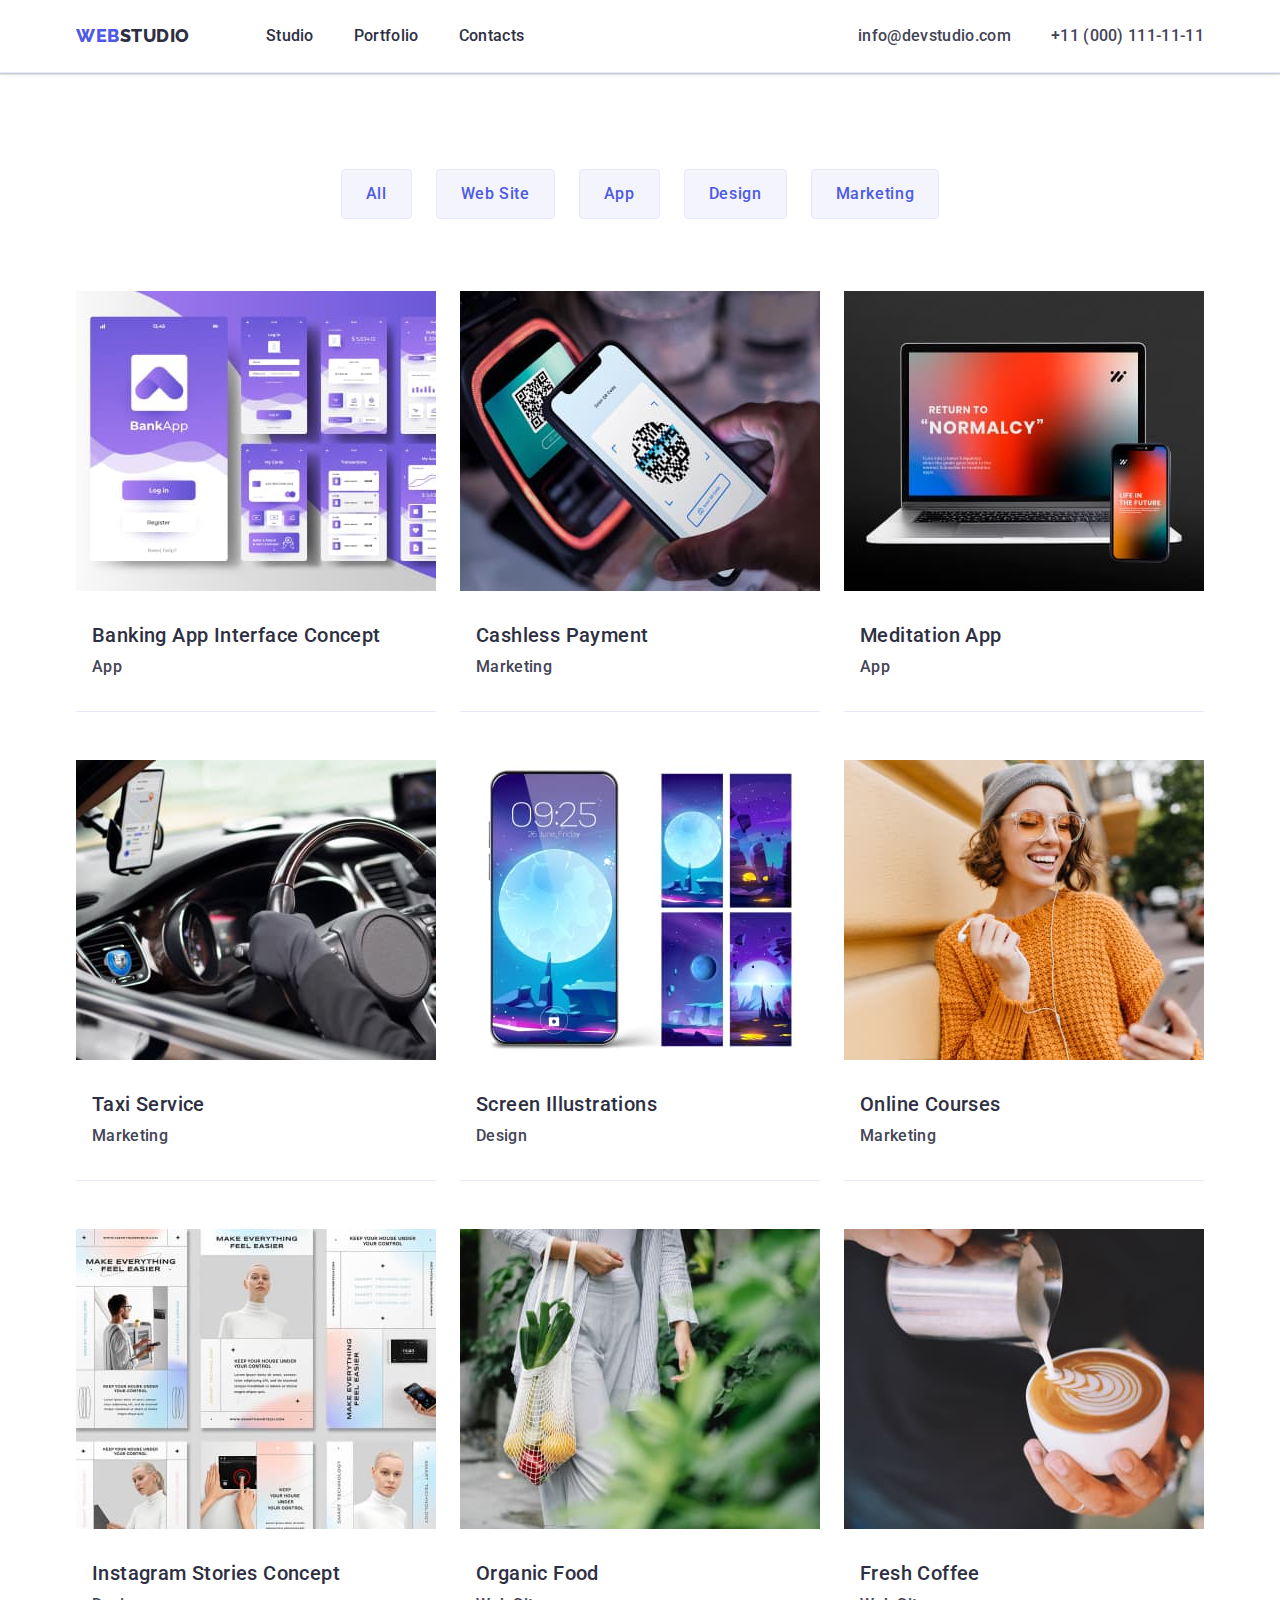
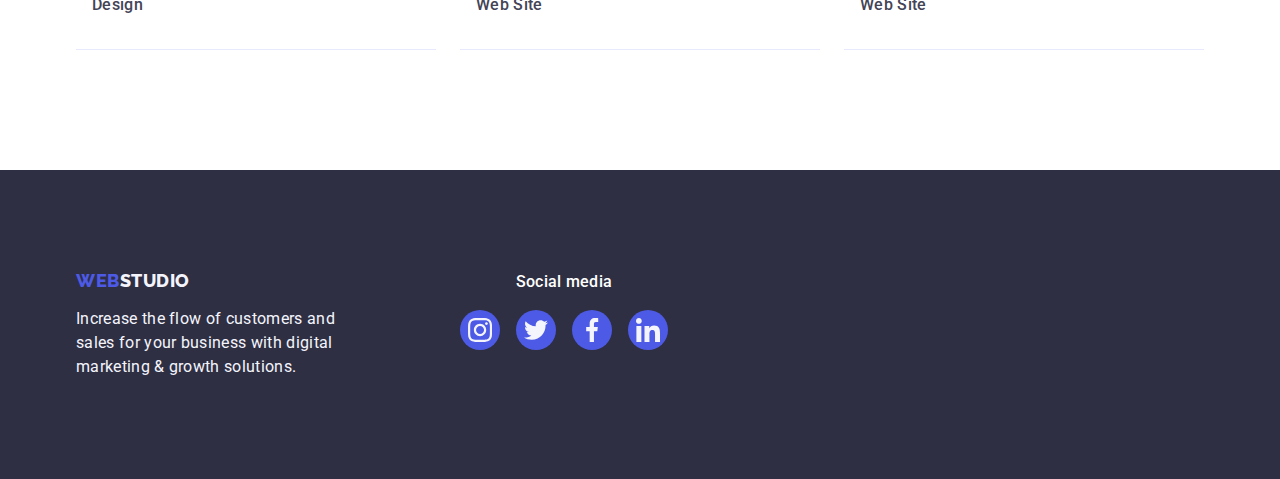
==== portfolio.html @ fb5cec82 "Initial commit" ====
<!DOCTYPE html>
<html lang="en">
  <head>
    <meta charset="UTF-8" />
    <meta http-equiv="X-UA-Compatible" content="IE=edge" />
    <meta name="viewport" content="width=device-width, initial-scale=1.0" />
    <title>Portfolio</title>
    <link rel="preconnect" href="https://fonts.googleapis.com" />
    <link rel="preconnect" href="https://fonts.gstatic.com" crossorigin />
    <link
      href="https://fonts.googleapis.com/css2?family=Raleway:wght@800&family=Roboto:wght@400;500;700;900&display=swap"
      rel="stylesheet"
    />
    <link
      rel="stylesheet"
      href="https://cdnjs.cloudflare.com/ajax/libs/modern-normalize/1.1.0/modern-normalize.min.css"
    />
    <link rel="stylesheet" href="./css/styles.css" />
  </head>
  <body>
    <header class="header">
      <div class="container main-nav">
        <nav class="header-nav">
          <a href="./index.html" class="logo link"
            >Web<span class="logo-text">Studio</span></a
          >
          <ul class="site-nav list">
            <li class="item"><a href="./index.html" class="link">Studio</a></li>
            <li class="item">
              <a href="./portfolio.html" class="link">Portfolio</a>
            </li>
            <li class="item"><a href="" class="link">Contacts</a></li>
          </ul>
        </nav>

        <address class="address-items">
          <ul class="adress-nav list">
            <li class="item">
              <a class="address link" href="mailto:info@devstudio.com"
                >info@devstudio.com</a
              >
            </li>
            <li class="item">
              <a class="address link" href="tel:+110001111111"
                >+11 (000) 111-11-11</a
              >
            </li>
          </ul>
        </address>
      </div>
    </header>
    <main>
      <!-- Buttons -->

      <section class="section-portfolio">
        <div class="container portfolio">
          <h1 class="section-title visually-hidden">
            Product portfolio examples
          </h1>
          <ul class="buttons list">
            <li class="item">
              <button type="button" class="btn-filters">All</button>
            </li>
            <li class="item">
              <button type="button" class="btn-filters">Web Site</button>
            </li>
            <li class="item">
              <button type="button" class="btn-filters">App</button>
            </li>
            <li class="item">
              <button type="button" class="btn-filters">Design</button>
            </li>
            <li class="item">
              <button type="button" class="btn-filters">Marketing</button>
            </li>
          </ul>

          <!-- Product portfolio examples -->

          <ul class="portfolio-examples list">
            <li class="portfolio-item">
              <a href="./images/banking-app.jpg" class="link">
                <img
                  src="./images/banking-app.jpg"
                  alt="banking-app-interface"
                  width="360"
                  height="300"
                />
                <div class="card-content">
                  <h2 class="portfolio-title">Banking App Interface Concept</h2>
                  <p class="text">App</p>
                </div>
              </a>
            </li>
            <li class="portfolio-item">
              <a href="./images/cashless.jpg" class="link">
                <img
                  src="./images/cashless.jpg"
                  alt="cashless-payment"
                  width="360"
                  height="300"
                />
                <div class="card-content">
                  <h2 class="portfolio-title">Cashless Payment</h2>
                  <p class="text">Marketing</p>
                </div>
              </a>
            </li>
            <li class="portfolio-item">
              <a href="./images/meditation.jpg" class="link">
                <img
                  src="./images/meditation.jpg"
                  alt="meditation-app"
                  width="360"
                  height="300"
                />
                <div class="card-content">
                  <h2 class="portfolio-title">Meditation App</h2>
                  <p class="text">App</p>
                </div>
              </a>
            </li>
            <li class="portfolio-item">
              <a href="./images/taxi.jpg" class="link">
                <img
                  src="./images/taxi.jpg"
                  alt="taxi-service"
                  width="360"
                  height="300"
                />
                <div class="card-content">
                  <h2 class="portfolio-title">Taxi Service</h2>
                  <p class="text">Marketing</p>
                </div>
              </a>
            </li>
            <li class="portfolio-item">
              <a href="./images/screen.jpg" class="link">
                <img
                  src="./images/screen.jpg"
                  alt="screen-illustrations"
                  width="360"
                  height="300"
                />
                <div class="card-content">
                  <h2 class="portfolio-title">Screen Illustrations</h2>
                  <p class="text">Design</p>
                </div>
              </a>
            </li>
            <li class="portfolio-item">
              <a href="./images/girl.jpg" class="link">
                <img
                  src="./images/girl.jpg"
                  alt="online-courses"
                  width="360"
                  height="300"
                />
                <div class="card-content">
                  <h2 class="portfolio-title">Online Courses</h2>
                  <p class="text">Marketing</p>
                </div>
              </a>
            </li>
            <li class="portfolio-item">
              <a href="./images/instagram.jpg" class="link">
                <img
                  src="./images/instagram.jpg"
                  alt="instagram-stories-concept"
                  width="360"
                  height="300"
                />
                <div class="card-content">
                  <h2 class="portfolio-title">Instagram Stories Concept</h2>
                  <p class="text">Design</p>
                </div>
              </a>
            </li>
            <li class="portfolio-item">
              <a href="./images/food.jpg" class="link">
                <img
                  src="./images/food.jpg"
                  alt="organic-food"
                  width="360"
                  height="300"
                />
                <div class="card-content">
                  <h2 class="portfolio-title">Organic Food</h2>
                  <p class="text">Web Site</p>
                </div>
              </a>
            </li>
            <li class="portfolio-item">
              <a href="./images/cup.jpg" class="link">
                <img
                  src="./images/cup.jpg"
                  alt="a-cup-of-coffee"
                  width="360"
                  height="300"
                />
                <div class="card-content">
                  <h2 class="portfolio-title">Fresh Coffee</h2>
                  <p class="text">Web Site</p>
                </div>
              </a>
            </li>
          </ul>
        </div>
      </section>
    </main>

    <!-- Footer -->

    <footer class="footer-section">
      <div class="container position-footer">
        <div class="footer-logo-text">
          <a href="./index.html" class="logo link"
            >Web<span class="logo-text-footer">Studio</span></a
          >
          <p class="footer-text">
            Increase the flow of customers and sales for your business with
            digital marketing & growth solutions.
          </p>
        </div>
        <div class="footer-social-media">
          <p class="footer-title">Social media</p>
          <ul class="footer-list">
            <li class="footer-icons">
              <a
                class="link-icons footer"
                aria-label="link to instagram"
                href="https://www.instagram.com/"
                target="_blank"
                rel="noopener noreferrer"
              >
                <svg class="social-links size" width="24" height="24">
                  <use href="./images/icons.svg#instagram"></use>
                </svg>
              </a>
            </li>
            <li class="footer-icons">
              <a
                class="link-icons footer"
                aria-label="link to twitter"
                href="https://twitter.com/"
                target="_blank"
                rel="noopener noreferrer"
              >
                <svg class="social-links" width="24" height="24">
                  <use href="./images/icons.svg#twitter"></use>
                </svg>
              </a>
            </li>
            <li class="footer-icons">
              <a
                class="link-icons footer"
                aria-label="link to facebook"
                href="https://www.facebook.com/"
                target="_blank"
                rel="noopener noreferrer"
              >
                <svg class="social-links" width="24" height="24">
                  <use href="./images/icons.svg#facebook"></use>
                </svg>
              </a>
            </li>
            <li class="footer-icons">
              <a
                class="link-icons footer"
                aria-label="link to linkedin"
                href="https://www.linkedin.com/"
                target="_blank"
                rel="noopener noreferrer"
              >
                <svg class="social-links" width="24" height="24">
                  <use href="./images/icons.svg#linkedin"></use>
                </svg>
              </a>
            </li>
          </ul>
        </div>
      </div>
    </footer>
  </body>
</html>
---- css/styles.css ----
:root {
  --primary-text-color: #434455;
  --title-text-color: #2e2f42;
  --iris: #4d5ae5;
  --cts-color: #404bbf;
  --primary-white-color: #ffffff;
  --accent-color: #e7e9fc;
  --cloud-color: #f4f4fd;
  --logo-text: #2196f3;
  --rgba-background:rgba(244, 244, 253, 1);
  --rgba-green: rgba(49, 208, 170, 1);
  --rgba-iris:rgba(77, 90, 229, 1);
  --rgba-ocean:rgba(64, 75, 191, 1);
  --rgba-navy-blue: rgba(46, 47, 66, 1);
  --rgba-light-slate: rgba(142, 143, 153, 1);
  --icon-fill-color:#8e8f99;

}

*,
*::before,
*::after {
  box-sizing: border-box;
}

.list {
  list-style: none;
  padding: 0;
  margin: 0;
}

.link {
  text-decoration: none;
}

ul {
  list-style: none;
  margin: 0;
  padding: 0;
}

h1,
h2,
h3,
p {
  margin: 0;
}

img {
  display: block;
}

body {
  background-color: #fff;
  color: var(--primary-text-color);
  font-family: Roboto, sans-serif;
  letter-spacing: 0.02em;
}

.container {
  margin-left: auto;
  margin-right: auto;
  width: 1158px;
  padding-left: 15px;
  padding-right: 15px;
}

.section {
  padding-top: 120px;
  padding-bottom: 120px;
}

.no-top-padding {
  padding-top: 0;
  padding-bottom: 120px;
}

/* Main nav */

.main-nav {
  display: flex;
  align-items: center;
}

.logo {
  margin-right: 76px;

  color: var(--iris);
  font-family: Raleway, sans-serif;
  font-weight: 800;
  font-size: 18px;
  line-height: 1.17;
  letter-spacing: 0.03em;
  text-decoration: none;
  text-transform: uppercase;
}

.logo-text {
  color: var(--title-text-color);
}

/* Header */

.header {
  box-shadow: 0px 2px 1px rgba(46, 47, 66, 0.08), 0px 1px 1px rgba(46, 47, 66, 0.16), 0px 1px 6px rgba(46, 47, 66, 0.08); 
  border-bottom: 1px solid var(--accent-color);
}

.header-nav {
  display: flex;
  align-items: center;
}

/* Site nav */

.site-nav {
  display: flex;
  align-items: center;
}

.site-nav .link {
  display: block;
  padding-top: 24px;
  padding-bottom: 24px;
}

.site-nav .item:not(:last-child) {
  margin-right: 40px;
}

.adress-nav .link {
  display: block;
}

.adress-nav .item:not(:last-child) {
  margin-right: 40px;
}

.list .link {
  color: var(--title-text-color);
  font-weight: 500;
  font-size: 16px;
  line-height: 1.5;
  letter-spacing: 0.02em;
  text-decoration: none;
}

.list .link:hover,
.list .link:focus {
  color: var(--cts-color);
}

.card-content:hover,
.card-content:focus,
.portfolio-item .link:hover,
.portfolio-item .link:focus {
  box-shadow: 0px 1px 6px rgba(46, 47, 66, 0.08), 0px 1px 1px rgba(46, 47, 66, 0.16), 0px 2px 1px rgba(46, 47, 66, 0.08);
}

.adress-nav {
  display: flex;
  font-style: normal;
}

.adress-nav .address {
  color: var(--primary-text-color);
  font-weight: 500;
  font-size: 16px;
  line-height: 1.5;
  text-decoration: none;
}

.adress-nav .address:hover,
.adress-nav .address:focus {
  color: var(--cts-color);
}

.address-items {
  margin-left: auto;
}

/* Buttons */

.buttons {
  display: flex;
  justify-content: center;
  margin-bottom: 72px;
}

.buttons .item:not(:last-child) {
  margin-right: 24px;
}

.btn-filters {
  background-color: var(--cloud-color);
  color: var(--iris);
  font-family: "Roboto", sans-serif;
  font-weight: 500;
  font-size: 16px;
  line-height: 1.5;
  letter-spacing: 0.04em;
  display: block;
  border: 1px solid var(--accent-color);
  cursor: pointer;
  padding: 12px 24px;
  border-radius: 4px;
}

.btn-filters:hover,
.btn-filters:focus {
  background-color: var(--cts-color);
  color: var(--primary-white-color);
  border: 1px solid transparent;
  box-shadow: 0px 3px 1px rgba(0, 0, 0, 0.1), 0px 2px 1px rgba(0, 0, 0, 0.08), 0px 2px 2px rgba(0, 0, 0, 0.12);
}

/* Hero */

.hero {
  /* background-color: var(--title-text-color); */
  padding-top: 188px;
  padding-bottom: 188px;
  height: 600px;
  max-width: 1440px;
  margin-left: auto;
  margin-right: auto;
  background-size: cover;
  background-repeat: no-repeat;
  background-position: center;
  background-image:linear-gradient(rgba(46, 47, 66, 0.7),rgba(46, 47, 66, 0.7)),url(../images/hero.jpg)

}

.hero-title {
  color: var(--primary-white-color);
  font-weight: 700;
  font-size: 56px;
  line-height: 1.07;
  letter-spacing: 0.02em;
  margin: 0 auto 48px;
  max-width: 496px;
  display: block;
  text-align: center;
}

.hero-button {
  display: block;
  background: var(--iris);
  color: var(--primary-white-color);
  font-family: "Roboto", sans-serif;
  font-weight: 500;
  font-size: 16px;
  line-height: 1.5;
  letter-spacing: 0.04em;
  border-radius: 4px;
  border: none;
  padding: 16px 32px;
  min-width: 169px;
  height: 56px;
  text-align: center;
  cursor: pointer;
  margin-left: auto;
  margin-right: auto;
}

.hero-button:hover,
.hero-button:focus {
  background: var(--cts-color);
  box-shadow: 0px 4px 4px rgba(0, 0, 0, 0.15);
}

/* Section */


.section-title {
  color: var(--title-text-color);
  font-weight: 700;
  font-size: 36px;
  line-height: 1.11;
  text-align: center;
  letter-spacing: 0.02em;
  text-transform: capitalize;
  margin-top: 0;
  margin-bottom: 72px;
}
.visually-hidden {
  position: absolute;
  width: 1px;
  height: 1px;
  margin: -1px;
  border: 0;
  padding: 0;

  white-space: nowrap;
  clip-path: inset(100%);
  clip: rect(0 0 0 0);
  overflow: hidden;
}

/* Advantages */

.list-advantages {
  display: flex;
  gap: 24px;
}

.list-advantages .item {
  width: calc((100% - 72px) / 4);
}

.title-advantages {
  color: var(--title-text-color);
  font-weight: 500;
  font-size: 20px;
  line-height: 1.2;
  letter-spacing: 0.02em;
  margin-top: 0;
  margin-bottom: 8px;
}

.adv-icons {
  display: flex;
  align-items: center;
  justify-content: center;
  height: 112px;
  background-color: var(--cloud-color);
  border-radius: 4px;
  margin-bottom: 8px;
}


/* Advantages,Portfolio,Team */

.list .text-advantages,
.list .text {
  color: var(--primary-text-color);
  font-size: 16px;
  line-height: 1.5;
  letter-spacing: 0.02em;
}

/* Examples */

.examples.item {
  width: calc((100% - 48px) / 3);
}
.examples {
  display: flex;
  gap: 24px;
}

/* Our team */

.team {
  background-color: var(--cloud-color);
}

.team-list {
  display: flex;
  background-color: var(--primary-white-color);
  gap: 24px;
}
.team-list .item {
    width: calc((100% - 72px) / 4);
    border-radius: 0px 0px 4px 4px;
    box-shadow: 0px 1px 6px rgba(46, 47, 66, 0.08), 0px 1px 1px rgba(46, 47, 66, 0.16), 0px 2px 1px rgba(46, 47, 66, 0.08);
}

.card-team {
  padding: 32px 0;
}

.team-title {
  color: var(--title-text-color);
  font-weight: 500;
  font-size: 20px;
  line-height: 1.2;
  letter-spacing: 0.02em;
  margin-bottom: 8px;
  text-align: center;
}
.text-team {
  color: var(--primary-text-color);
  font-size: 16px;
  line-height: 1.5;
  letter-spacing: 0.02em;
  text-align: center;
  margin-bottom: 8px;
}

.link-icons {
  display: flex;
  align-items: center;
  justify-content: center;
  width: 40px;
  height: 40px;
  border-radius: 50%;
  background-color: var(--rgba-iris);
}

.list-icons {
  display: flex;
  justify-content: center;
  margin-right: auto;
  margin-left: auto;
  gap: 24px;
}

.list-icons {
  width: calc((100% - 72px) / 4);
}

.team-icons .link-icons:hover,
.team-icons .link-icons:focus {
  background-color: var(--rgba-ocean);
}

.social-links {
  fill: var(--cloud-color);
}


/* Portfolio */

.section-portfolio {
  padding-top: 96px;
  padding-bottom: 120px;
}

.portfolio-title {
  color: var(--title-text-color);
  font-weight: 500;
  font-size: 20px;
  line-height: 1.2;
  letter-spacing: 0.02em;
  margin-bottom: 8px;
}

.portfolio-examples {
  display: flex;
  flex-wrap: wrap;
}

.portfolio-item {
  width: 360px;
  margin-right: 24px;
  margin-bottom: 48px;
}

.portfolio-item > .link {
  display: block;

}
.portfolio-item:nth-child(3n) {
  margin-right: 0;
}

.portfolio-item:nth-last-child(-n + 3) {
  margin-bottom: 0;
}

.card-content {
  border-bottom: 1px solid var(--accent-color);
  padding: 32px 16px;
}

/* Footer */

.footer-text {
  color: var(--cloud-color);
  font-size: 16px;
  line-height: 1.5;
  max-width: 264px;
}
.footer-list {
  display: flex;
  gap: 16px;
}

.footer-list {
  width: calc((100% - 48px) / 4);
}

.footer-section {
  padding-top: 100px;
  padding-bottom: 100px;
  background-color: var(--title-text-color);
}

.logo-text-footer {
  color: var(--cloud-color);
}

.footer-logo-text> .logo {
  display: block;
  margin:  0 0 16px 0;
}

.footer-title {
  font-weight: 500;
  font-size: 16px;
  line-height: 1.5;
  letter-spacing: 0.02em;
  color: var(--primary-white-color);
  text-align: center;
  margin-bottom: 16px;
}

.footer-icons .footer:hover,
.footer-icons .footer:focus {
  background-color: var(--rgba-green);
}

.position-footer {
  display: flex;
  align-items: baseline;
}

.footer-logo-text {
  margin-right: 120px;
}


/* Customer */

.customers-title {
font-weight: 700;
font-size: 36px;
line-height: 1.1;
text-align: center;
letter-spacing: 0.02em;
margin-bottom: 72px;
color: var(--title-text-color);
}


.customer-links {
  display: flex;
  align-items: center;
  justify-content: center;
  width: 168px;
  height: 88px;
  padding: 16px 32px;
  border: 1px solid var(--rgba-light-slate);
  border-radius: 4px;
  color: var(--icon-fill-color);
}

.customers-list {
  display: flex;
  gap: 24px;
}

.customers-list .item {
  width: calc((100% - 120px) / 6);
}

.customer-icons {
  fill: currentColor;
}

.customer-icons:hover,
.customer-icons:focus {
color:var(--cts-color)
}

.customer-links:hover,
.customer-links:focus {
  border: 1px solid var(--rgba-ocean);
  color:var(--cts-color)
}
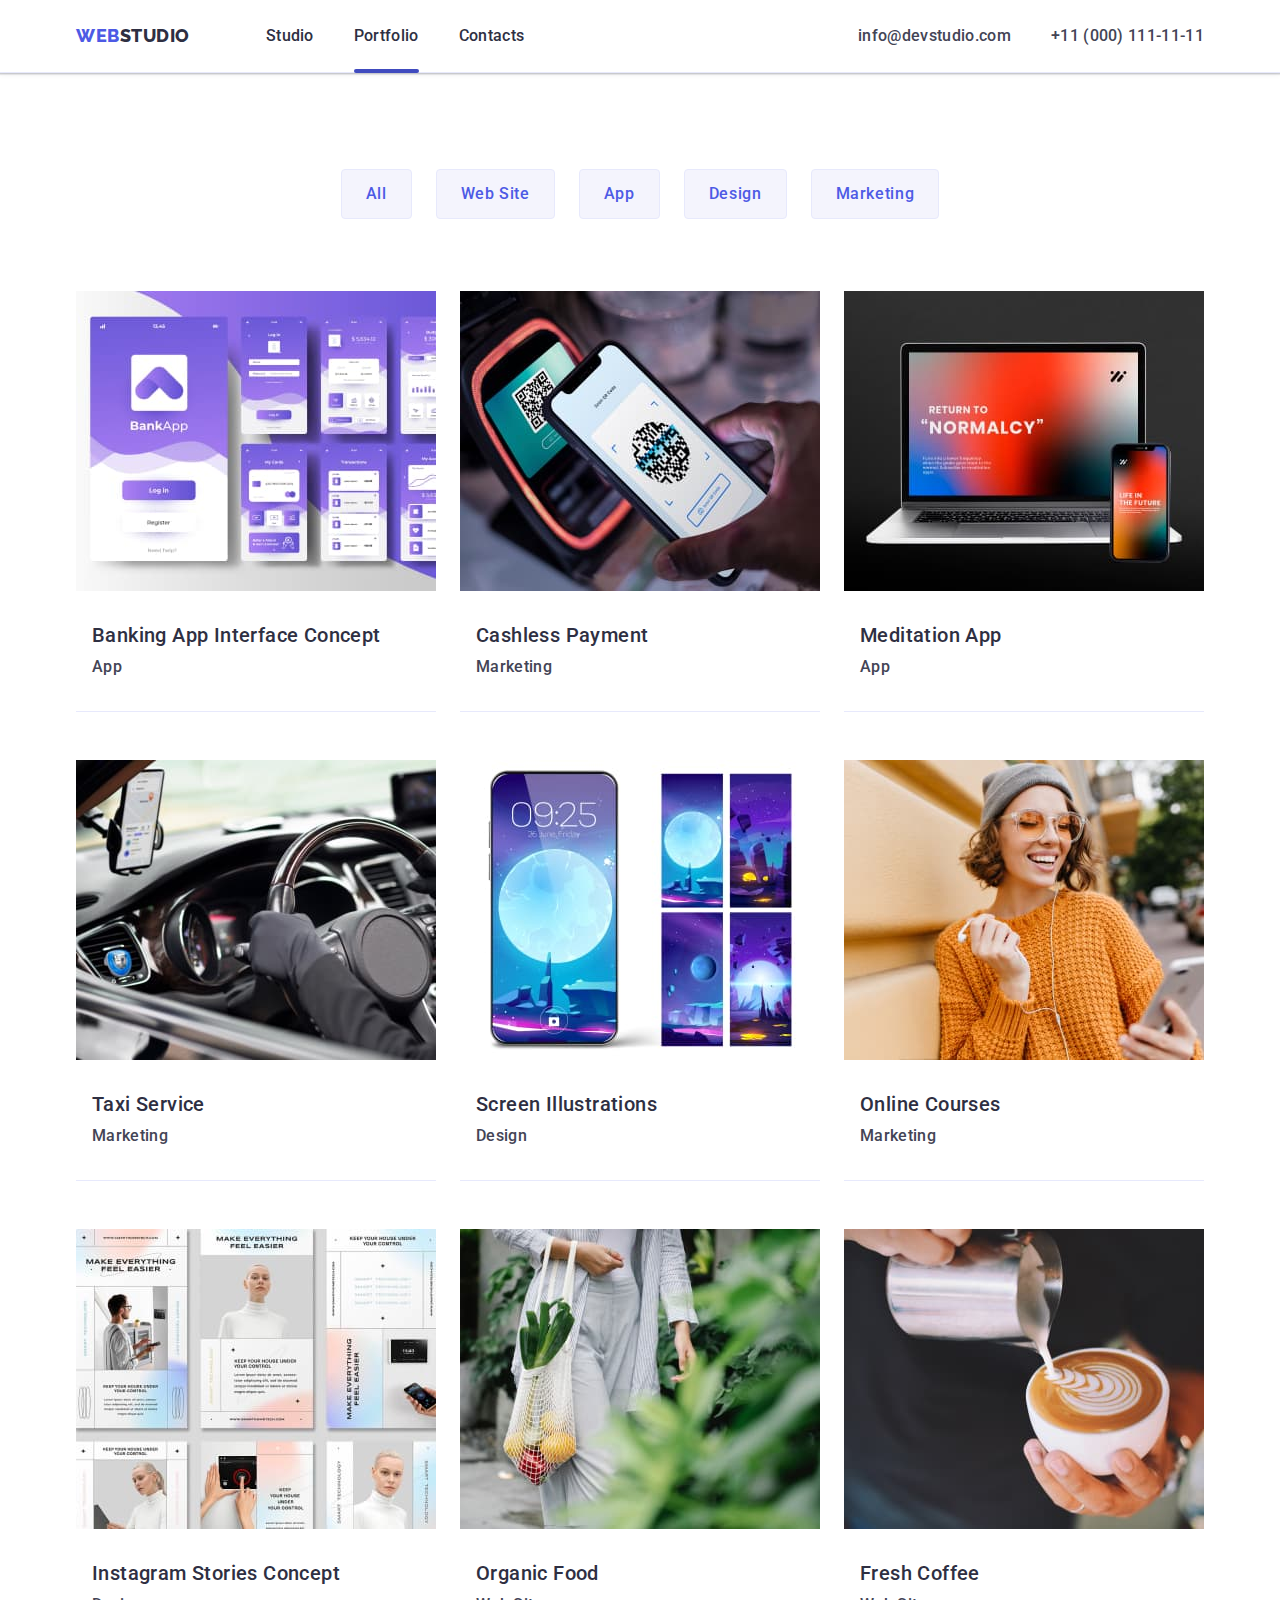
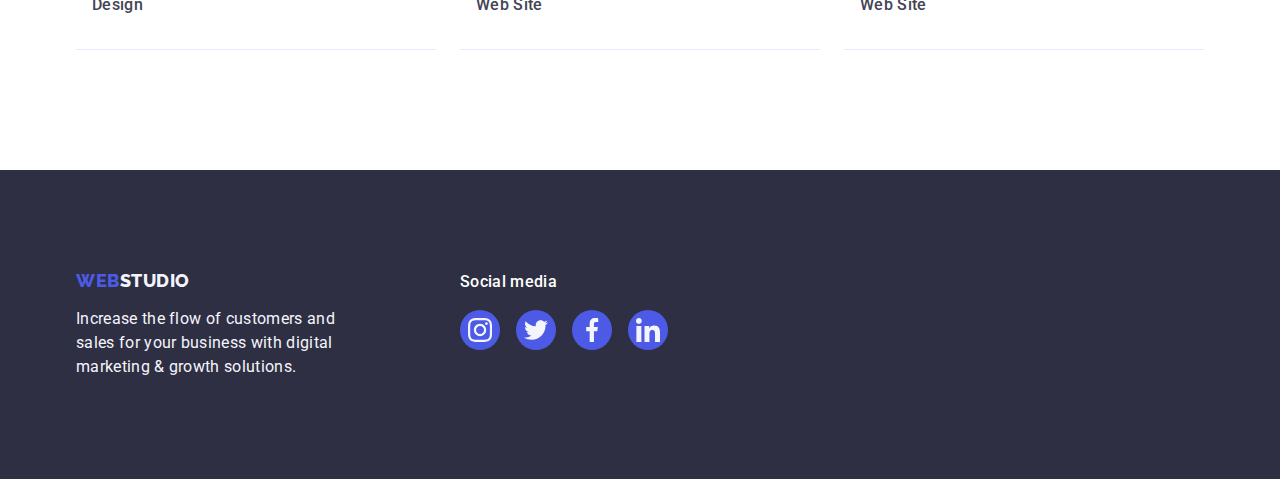
==== commit 430e7f42: "add animation" ====
--- a/portfolio.html
+++ b/portfolio.html
@@ -27,7 +27,7 @@
           <ul class="site-nav list">
             <li class="item"><a href="./index.html" class="link">Studio</a></li>
             <li class="item">
-              <a href="./portfolio.html" class="link">Portfolio</a>
+              <a href="./portfolio.html" class="link link-current">Portfolio</a>
             </li>
             <li class="item"><a href="" class="link">Contacts</a></li>
           </ul>
@@ -79,13 +79,22 @@
 
           <ul class="portfolio-examples list">
             <li class="portfolio-item">
-              <a href="./images/banking-app.jpg" class="link">
-                <img
-                  src="./images/banking-app.jpg"
-                  alt="banking-app-interface"
-                  width="360"
-                  height="300"
-                />
+              <a href="./images/banking-app.jpg" class="link link-overlay">
+                <div class="image-box">
+                  <img
+                    src="./images/banking-app.jpg"
+                    alt="banking-app-interface"
+                    width="360"
+                    height="300"
+                  />
+                  <div class="overlay">
+                    <p class="overlay-text">
+                      14 Stylish and User-Friendly App Design Concepts · Task
+                      Manager App · Calorie Tracker App · Exotic Fruit Ecommerce
+                      App · Cloud Storage App
+                    </p>
+                  </div>
+                </div>
                 <div class="card-content">
                   <h2 class="portfolio-title">Banking App Interface Concept</h2>
                   <p class="text">App</p>
@@ -93,13 +102,22 @@
               </a>
             </li>
             <li class="portfolio-item">
-              <a href="./images/cashless.jpg" class="link">
-                <img
-                  src="./images/cashless.jpg"
-                  alt="cashless-payment"
-                  width="360"
-                  height="300"
-                />
+              <a href="./images/cashless.jpg" class="link link-overlay">
+                <div class="image-box">
+                  <img
+                    src="./images/cashless.jpg"
+                    alt="cashless-payment"
+                    width="360"
+                    height="300"
+                  />
+                  <div class="overlay">
+                    <p class="overlay-text">
+                      14 Stylish and User-Friendly App Design Concepts · Task
+                      Manager App · Calorie Tracker App · Exotic Fruit Ecommerce
+                      App · Cloud Storage App
+                    </p>
+                  </div>
+                </div>
                 <div class="card-content">
                   <h2 class="portfolio-title">Cashless Payment</h2>
                   <p class="text">Marketing</p>
@@ -107,13 +125,22 @@
               </a>
             </li>
             <li class="portfolio-item">
-              <a href="./images/meditation.jpg" class="link">
-                <img
-                  src="./images/meditation.jpg"
-                  alt="meditation-app"
-                  width="360"
-                  height="300"
-                />
+              <a href="./images/meditation.jpg" class="link link-overlay">
+                <div class="image-box">
+                  <img
+                    src="./images/meditation.jpg"
+                    alt="meditation-app"
+                    width="360"
+                    height="300"
+                  />
+                  <div class="overlay">
+                    <p class="overlay-text">
+                      14 Stylish and User-Friendly App Design Concepts · Task
+                      Manager App · Calorie Tracker App · Exotic Fruit Ecommerce
+                      App · Cloud Storage App
+                    </p>
+                  </div>
+                </div>
                 <div class="card-content">
                   <h2 class="portfolio-title">Meditation App</h2>
                   <p class="text">App</p>
@@ -121,13 +148,22 @@
               </a>
             </li>
             <li class="portfolio-item">
-              <a href="./images/taxi.jpg" class="link">
-                <img
-                  src="./images/taxi.jpg"
-                  alt="taxi-service"
-                  width="360"
-                  height="300"
-                />
+              <a href="./images/taxi.jpg" class="link link-overlay">
+                <div class="image-box">
+                  <img
+                    src="./images/taxi.jpg"
+                    alt="taxi-service"
+                    width="360"
+                    height="300"
+                  />
+                  <div class="overlay">
+                    <p class="overlay-text">
+                      14 Stylish and User-Friendly App Design Concepts · Task
+                      Manager App · Calorie Tracker App · Exotic Fruit Ecommerce
+                      App · Cloud Storage App
+                    </p>
+                  </div>
+                </div>
                 <div class="card-content">
                   <h2 class="portfolio-title">Taxi Service</h2>
                   <p class="text">Marketing</p>
@@ -135,13 +171,22 @@
               </a>
             </li>
             <li class="portfolio-item">
-              <a href="./images/screen.jpg" class="link">
-                <img
-                  src="./images/screen.jpg"
-                  alt="screen-illustrations"
-                  width="360"
-                  height="300"
-                />
+              <a href="./images/screen.jpg" class="link link-overlay">
+                <div class="image-box">
+                  <img
+                    src="./images/screen.jpg"
+                    alt="screen-illustrations"
+                    width="360"
+                    height="300"
+                  />
+                  <div class="overlay">
+                    <p class="overlay-text">
+                      14 Stylish and User-Friendly App Design Concepts · Task
+                      Manager App · Calorie Tracker App · Exotic Fruit Ecommerce
+                      App · Cloud Storage App
+                    </p>
+                  </div>
+                </div>
                 <div class="card-content">
                   <h2 class="portfolio-title">Screen Illustrations</h2>
                   <p class="text">Design</p>
@@ -149,13 +194,22 @@
               </a>
             </li>
             <li class="portfolio-item">
-              <a href="./images/girl.jpg" class="link">
-                <img
-                  src="./images/girl.jpg"
-                  alt="online-courses"
-                  width="360"
-                  height="300"
-                />
+              <a href="./images/girl.jpg" class="link link-overlay">
+                <div class="image-box">
+                  <img
+                    src="./images/girl.jpg"
+                    alt="online-courses"
+                    width="360"
+                    height="300"
+                  />
+                  <div class="overlay">
+                    <p class="overlay-text">
+                      14 Stylish and User-Friendly App Design Concepts · Task
+                      Manager App · Calorie Tracker App · Exotic Fruit Ecommerce
+                      App · Cloud Storage App
+                    </p>
+                  </div>
+                </div>
                 <div class="card-content">
                   <h2 class="portfolio-title">Online Courses</h2>
                   <p class="text">Marketing</p>
@@ -163,13 +217,22 @@
               </a>
             </li>
             <li class="portfolio-item">
-              <a href="./images/instagram.jpg" class="link">
-                <img
-                  src="./images/instagram.jpg"
-                  alt="instagram-stories-concept"
-                  width="360"
-                  height="300"
-                />
+              <a href="./images/instagram.jpg" class="link link-overlay">
+                <div class="image-box">
+                  <img
+                    src="./images/instagram.jpg"
+                    alt="instagram-stories-concept"
+                    width="360"
+                    height="300"
+                  />
+                  <div class="overlay">
+                    <p class="overlay-text">
+                      14 Stylish and User-Friendly App Design Concepts · Task
+                      Manager App · Calorie Tracker App · Exotic Fruit Ecommerce
+                      App · Cloud Storage App
+                    </p>
+                  </div>
+                </div>
                 <div class="card-content">
                   <h2 class="portfolio-title">Instagram Stories Concept</h2>
                   <p class="text">Design</p>
@@ -177,13 +240,22 @@
               </a>
             </li>
             <li class="portfolio-item">
-              <a href="./images/food.jpg" class="link">
-                <img
-                  src="./images/food.jpg"
-                  alt="organic-food"
-                  width="360"
-                  height="300"
-                />
+              <a href="./images/food.jpg" class="link link-overlay">
+                <div class="image-box">
+                  <img
+                    src="./images/food.jpg"
+                    alt="organic-food"
+                    width="360"
+                    height="300"
+                  />
+                  <div class="overlay">
+                    <p class="overlay-text">
+                      14 Stylish and User-Friendly App Design Concepts · Task
+                      Manager App · Calorie Tracker App · Exotic Fruit Ecommerce
+                      App · Cloud Storage App
+                    </p>
+                  </div>
+                </div>
                 <div class="card-content">
                   <h2 class="portfolio-title">Organic Food</h2>
                   <p class="text">Web Site</p>
@@ -191,13 +263,22 @@
               </a>
             </li>
             <li class="portfolio-item">
-              <a href="./images/cup.jpg" class="link">
-                <img
-                  src="./images/cup.jpg"
-                  alt="a-cup-of-coffee"
-                  width="360"
-                  height="300"
-                />
+              <a href="./images/cup.jpg" class="link link-overlay">
+                <div class="image-box">
+                  <img
+                    src="./images/cup.jpg"
+                    alt="a-cup-of-coffee"
+                    width="360"
+                    height="300"
+                  />
+                  <div class="overlay">
+                    <p class="overlay-text">
+                      14 Stylish and User-Friendly App Design Concepts · Task
+                      Manager App · Calorie Tracker App · Exotic Fruit Ecommerce
+                      App · Cloud Storage App
+                    </p>
+                  </div>
+                </div>
                 <div class="card-content">
                   <h2 class="portfolio-title">Fresh Coffee</h2>
                   <p class="text">Web Site</p>
--- a/css/styles.css
+++ b/css/styles.css
@@ -15,13 +15,15 @@
   --rgba-light-slate: rgba(142, 143, 153, 1);
   --icon-fill-color:#8e8f99;
 
-}
-
-*,
+  --animation-transition: 250ms cubic-bezier(0.4, 0, 0.2, 1);
+
+}
+
+/* *,
 *::before,
 *::after {
   box-sizing: border-box;
-}
+} */
 
 .list {
   list-style: none;
@@ -29,7 +31,7 @@
   margin: 0;
 }
 
-.link {
+a {
   text-decoration: none;
 }
 
@@ -84,7 +86,6 @@
 
 .logo {
   margin-right: 76px;
-
   color: var(--iris);
   font-family: Raleway, sans-serif;
   font-weight: 800;
@@ -118,6 +119,22 @@
   align-items: center;
 }
 
+.item .link {
+  position: relative;
+}
+
+.link-current:after {
+  display: block;
+  content:'';
+  position: absolute;
+  width: 100%;
+  height: 4px;
+  bottom: -1px;
+  background-color: var(--cts-color);
+  border-radius: 2px;
+}
+
+
 .site-nav .link {
   display: block;
   padding-top: 24px;
@@ -143,6 +160,7 @@
   line-height: 1.5;
   letter-spacing: 0.02em;
   text-decoration: none;
+  transition: color var(--animation-transition);
 }
 
 .list .link:hover,
@@ -150,12 +168,6 @@
   color: var(--cts-color);
 }
 
-.card-content:hover,
-.card-content:focus,
-.portfolio-item .link:hover,
-.portfolio-item .link:focus {
-  box-shadow: 0px 1px 6px rgba(46, 47, 66, 0.08), 0px 1px 1px rgba(46, 47, 66, 0.16), 0px 2px 1px rgba(46, 47, 66, 0.08);
-}
 
 .adress-nav {
   display: flex;
@@ -167,7 +179,7 @@
   font-weight: 500;
   font-size: 16px;
   line-height: 1.5;
-  text-decoration: none;
+  transition: color var(--animation-transition);
 }
 
 .adress-nav .address:hover,
@@ -204,6 +216,7 @@
   cursor: pointer;
   padding: 12px 24px;
   border-radius: 4px;
+  transition: color var(--animation-transition), background-color var(--animation-transition), box-shadow var(--animation-transition);
 }
 
 .btn-filters:hover,
@@ -261,11 +274,12 @@
   cursor: pointer;
   margin-left: auto;
   margin-right: auto;
+  transition: background-color var(--animation-transition), box-shadow var(--animation-transition)
 }
 
 .hero-button:hover,
 .hero-button:focus {
-  background: var(--cts-color);
+  background-color: var(--cts-color);
   box-shadow: 0px 4px 4px rgba(0, 0, 0, 0.15);
 }
 
@@ -396,6 +410,7 @@
   height: 40px;
   border-radius: 50%;
   background-color: var(--rgba-iris);
+  transition: background-color var(--animation-transition);
 }
 
 .list-icons {
@@ -445,6 +460,7 @@
   width: 360px;
   margin-right: 24px;
   margin-bottom: 48px;
+  transition: box shadow var(--animation-transition);
 }
 
 .portfolio-item > .link {
@@ -462,6 +478,43 @@
 .card-content {
   border-bottom: 1px solid var(--accent-color);
   padding: 32px 16px;
+  transition: box shadow var(--animation-transition);
+}
+
+.card-content:hover,
+.card-content:focus,
+.portfolio-item .link:hover,
+.portfolio-item .link:focus {
+  box-shadow: 0px 1px 6px rgba(46, 47, 66, 0.08), 0px 1px 1px rgba(46, 47, 66, 0.16), 0px 2px 1px rgba(46, 47, 66, 0.08);
+}
+
+.image-box {
+  position: relative;
+  overflow: hidden;
+}
+
+.overlay {
+  position: absolute;
+  top: 0;
+  left: 0;
+  width: 100%;
+  height: 100%; 
+  background-color: var(--iris);
+  padding: 40px 32px;
+  transform: translateY(100%);
+  transition: transform var(--animation-transition);
+}
+
+.overlay-text {
+font-size: 16px;
+line-height: 1.5;
+letter-spacing: 0.02em;
+color: var(--cloud-color);
+}
+
+.link-overlay:hover .overlay,
+.link-overlay:focus .overlay {
+  transform: translateY(0%);
 }
 
 /* Footer */
@@ -502,7 +555,6 @@
   line-height: 1.5;
   letter-spacing: 0.02em;
   color: var(--primary-white-color);
-  text-align: center;
   margin-bottom: 16px;
 }
 
@@ -544,6 +596,7 @@
   border: 1px solid var(--rgba-light-slate);
   border-radius: 4px;
   color: var(--icon-fill-color);
+  transition: border var(--animation-transition);
 }
 
 .customers-list {
@@ -557,6 +610,7 @@
 
 .customer-icons {
   fill: currentColor;
+  transition: color var(--animation-transition);
 }
 
 .customer-icons:hover,
@@ -570,3 +624,61 @@
   color:var(--cts-color)
 }
 
+/* Modal */
+
+.backdrop {
+  position: fixed;
+  top: 0;
+  left: 0;
+  width: 100%;
+  height: 100%;
+  background-color:rgba(46, 47, 66, 0.7);
+  transition: opacity var(--animation-transition), visibility var(--animation-transition);
+}
+
+.modal {
+  position: absolute;
+  top: 50%;
+  left: 50%;
+  transform: translate(-50%,-50%) scale(1);
+  min-height: 576px;
+  width: 500px;
+  background-color: var(--primary-white-color);
+  padding: 24px;
+}
+
+.backdrop.is-hidden {
+  opacity: 0;
+  pointer-events: none;
+  visibility: hidden;
+}
+
+.modal-button {
+  position: absolute;
+  top: 30px;
+  right: 30px;
+  width: 24px;
+  height: 24px;
+  border-radius: 50%;
+  border: 1px solid rgba(0, 0, 0, 0.1);
+  background-color: var(--accent-color);
+  display: flex;
+  align-items: center;
+  justify-content: center;
+  transition: background-color var(--animation-transition) ;
+}
+
+.modal-icon {
+  fill: rgba(46, 47, 66, 1);
+}
+
+.modal-button:hover,
+.modal-button:focus {
+  background-color: var(--cts-color);
+}
+
+.modal-icon:hover,
+.modal-icon:focus {
+  fill: var(--primary-white-color);
+}
+
